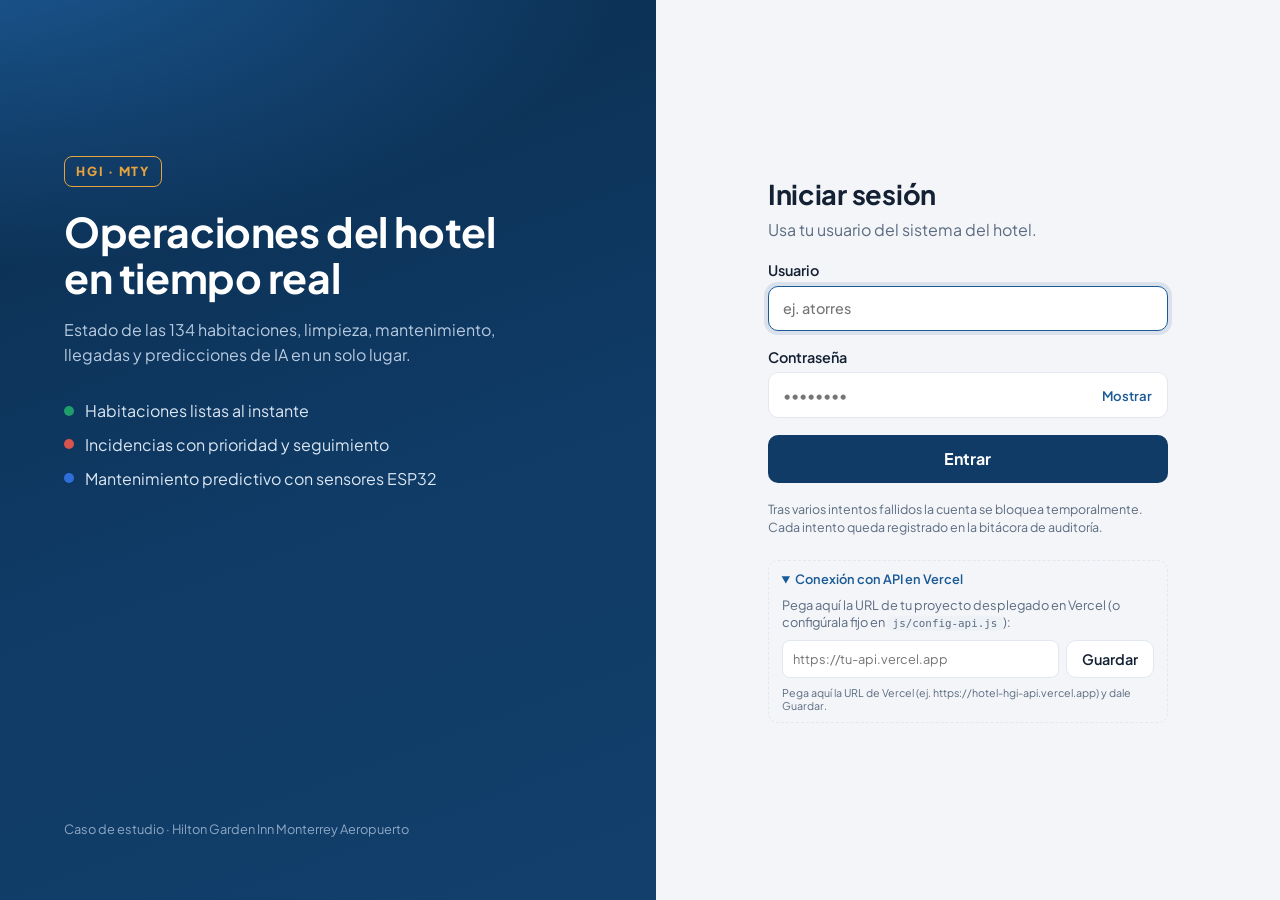
==== habitaciones.html @ e1315217 "habitaciones" ====
<!doctype html>
<html lang="es-MX">
<head>
  <meta charset="UTF-8" />
  <meta name="viewport" content="width=device-width, initial-scale=1.0" />
  <meta name="robots" content="noindex" />
  <title>Habitaciones · HGI Operaciones</title>
  <link rel="preconnect" href="https://fonts.googleapis.com" />
  <link rel="preconnect" href="https://fonts.gstatic.com" crossorigin />
  <link href="https://fonts.googleapis.com/css2?family=Plus+Jakarta+Sans:wght@400;500;600;700;800&display=swap" rel="stylesheet" />
  <link rel="stylesheet" href="css/estilos.css" />
  <link rel="stylesheet" href="css/habitaciones.css" />
</head>
<body>
  <div class="app">
    <header class="barra">
      <div class="barra-marca">
        <span class="marca-sello chico">HGI · MTY</span>
        <div>
          <strong>Operaciones del hotel</strong>
          <small>Monterrey Aeropuerto · 134 habitaciones</small>
        </div>
      </div>
      <nav class="nav-modulos" aria-label="Secciones">
        <a href="index.html">Panel</a>
        <a href="habitaciones.html" aria-current="page">Habitaciones</a>
      </nav>
      <div class="barra-usuario">
        <div id="avatar" class="avatar" aria-hidden="true"></div>
        <div class="usuario-datos">
          <strong id="usuario-nombre">…</strong>
          <small><span id="usuario-puesto"></span> · <span id="usuario-rol" class="rol"></span></small>
        </div>
        <button id="btn-salir" class="btn-secundario">Cerrar sesión</button>
      </div>
    </header>

    <main class="contenido">
      <section class="bienvenida">
        <div>
          <h1>Habitaciones</h1>
          <p id="ayuda-rol" class="muted">Toca una habitación para ver su detalle y cambiar su estado.</p>
        </div>
        <div class="acciones">
          <small id="actualizado" class="muted"></small>
          <button id="btn-actualizar" class="btn-secundario">↻ Actualizar</button>
        </div>
      </section>

      <div id="error" class="alerta alerta-error" role="alert" hidden>
        <span class="alerta-icono">⚠</span>
        <div><strong>No se pudieron cargar las habitaciones</strong><p id="error-mensaje"></p></div>
      </div>

      <section class="seccion filtros" aria-label="Filtros">
        <div id="filtro-estados" class="filtro-estados" role="group" aria-label="Filtrar por estado"></div>
        <label class="filtro-piso">
          <span>Piso</span>
          <select id="filtro-piso">
            <option value="">Todos</option>
            <option value="1">1</option><option value="2">2</option><option value="3">3</option>
            <option value="4">4</option><option value="5">5</option><option value="6">6</option>
          </select>
        </label>
      </section>

      <div id="cargando" class="pantalla-carga dentro">
        <div class="spinner"></div>
        <p>Consultando habitaciones en MongoDB Atlas…</p>
      </div>

      <section id="rack" class="rack" aria-label="Habitaciones por piso" hidden></section>
    </main>
  </div>

  <!-- Detalle y cambio de estado -->
  <dialog id="dlg" class="dlg" aria-labelledby="dlg-titulo">
    <form method="dialog" class="dlg-cerrar-form"><button class="dlg-cerrar" aria-label="Cerrar">✕</button></form>
    <header class="dlg-cabecera">
      <h2 id="dlg-titulo">Habitación</h2>
      <p id="dlg-sub" class="muted"></p>
    </header>
    <dl id="dlg-datos" class="dlg-datos"></dl>

    <form id="form-estado" class="form-estado">
      <fieldset>
        <legend>Cambiar a</legend>
        <div id="opciones-estado" class="opciones-estado"></div>
        <p id="sin-opciones" class="muted pequeno" hidden></p>
      </fieldset>
      <label id="campo-motivo" class="campo" hidden>
        <span>Motivo del bloqueo</span>
        <input id="motivo" type="text" maxlength="200" placeholder="ej. Fuga en regadera, cambio de tubería" />
      </label>
      <div id="dlg-alerta" class="alerta" role="alert" hidden>
        <span class="alerta-icono" aria-hidden="true">⚠</span>
        <div><strong id="dlg-alerta-titulo"></strong><p id="dlg-alerta-mensaje"></p></div>
      </div>
      <button id="btn-guardar" class="btn-primario" type="submit" disabled>Guardar cambio</button>
    </form>

    <section class="dlg-historial">
      <h3>Últimos cambios guardados</h3>
      <ol id="historial" class="historial"></ol>
    </section>
  </dialog>

  <div id="aviso" class="aviso" role="status" aria-live="polite" hidden></div>

  <script src="js/habitaciones.js" type="module"></script>
</body>
</html>
---- css/estilos.css ----
/* ===== Variables ===== */
:root {
  --fondo: #f3f5f8;
  --superficie: #ffffff;
  --borde: #e3e8ef;
  --texto: #142033;
  --texto-2: #5b6b80;
  --primario: #0f3b66;
  --primario-2: #1a5a96;
  --acento: #e8a33d;
  --c-ocupada: #2f6fdb;
  --c-sucia: #d9534f;
  --c-limpieza: #e8a33d;
  --c-lista: #1f9d6b;
  --c-bloqueada: #7a8597;
  --radio: 14px;
  --sombra: 0 1px 2px rgba(16, 32, 51, .05), 0 4px 16px rgba(16, 32, 51, .06);
  font-family: 'Plus Jakarta Sans', system-ui, -apple-system, 'Segoe UI', Roboto, sans-serif;
  color: var(--texto);
  background: var(--fondo);
  -webkit-font-smoothing: antialiased;
}
* { box-sizing: border-box; }
[hidden] { display: none !important; }
body { margin: 0; min-height: 100vh; }
h1, h2, h3 { margin: 0; letter-spacing: -.01em; }
code { font-family: ui-monospace, 'SFMono-Regular', Consolas, monospace; font-size: .85em; background: #eef2f7; padding: 1px 6px; border-radius: 6px; }
button { font: inherit; cursor: pointer; }
button:disabled { cursor: not-allowed; opacity: .65; }
.muted { color: var(--texto-2); }
.pequeno { font-size: .82rem; margin: .4rem 0 .8rem; }
.capital::first-letter { text-transform: uppercase; }

/* ===== Botones ===== */
.btn-primario {
  width: 100%; display: inline-flex; align-items: center; justify-content: center; gap: .5rem;
  padding: .85rem 1rem; border: 0; border-radius: 10px; font-weight: 700; font-size: 1rem;
  background: var(--primario); color: #fff; transition: background .15s, transform .05s;
}
.btn-primario:hover:not(:disabled) { background: var(--primario-2); }
.btn-primario:active:not(:disabled) { transform: translateY(1px); }
.btn-secundario {
  padding: .55rem .95rem; border-radius: 10px; border: 1px solid var(--borde);
  background: var(--superficie); color: var(--texto); font-weight: 600; font-size: .9rem;
}
.btn-secundario:hover:not(:disabled) { border-color: var(--primario); color: var(--primario); }
:focus-visible { outline: 3px solid rgba(26, 90, 150, .35); outline-offset: 2px; }

/* ===== Carga ===== */
.pantalla-carga { min-height: 100vh; display: grid; place-content: center; justify-items: center; gap: .8rem; color: var(--texto-2); }
.pantalla-carga.dentro { min-height: 40vh; }
.spinner { width: 34px; height: 34px; border-radius: 50%; border: 3px solid #d6deea; border-top-color: var(--primario); animation: girar .8s linear infinite; }
.spinner-chico { width: 16px; height: 16px; border-width: 2px; border-color: rgba(255,255,255,.4); border-top-color: #fff; }
@keyframes girar { to { transform: rotate(360deg); } }

/* ===== Login ===== */
.login { min-height: 100vh; display: grid; grid-template-columns: 1.05fr 1fr; }
.login-marca {
  background: radial-gradient(1200px 600px at -10% -10%, #1d5e9c 0%, transparent 60%), linear-gradient(160deg, #0b2c4d, #0f3b66 55%, #123f6b);
  color: #e9f0f8; padding: 3rem clamp(2rem, 5vw, 4.5rem); display: flex; flex-direction: column; justify-content: space-between;
}
.marca-contenido { max-width: 30rem; margin-top: 12vh; }
.marca-sello {
  display: inline-block; font-weight: 800; letter-spacing: .14em; font-size: .78rem;
  padding: .4rem .7rem; border: 1.5px solid var(--acento); color: var(--acento); border-radius: 8px;
}
.marca-sello.chico { font-size: .68rem; padding: .3rem .5rem; color: var(--primario); border-color: var(--primario); }
.login-marca h1 { font-size: clamp(1.9rem, 3.2vw, 2.7rem); line-height: 1.12; margin: 1.4rem 0 1rem; color: #fff; }
.login-marca p { color: #b9cbe0; line-height: 1.6; }
.marca-puntos { list-style: none; padding: 0; margin: 2rem 0 0; display: grid; gap: .8rem; }
.marca-puntos li { display: flex; align-items: center; gap: .7rem; color: #dbe6f2; }
.punto { width: 10px; height: 10px; border-radius: 50%; display: inline-block; flex: none; background: var(--color); }
.marca-pie { font-size: .8rem; color: #8fa8c4 !important; }

.login-panel { display: grid; place-items: center; padding: 2rem; }
.login-form { width: min(400px, 100%); display: grid; gap: 1.05rem; }
.login-form h2 { font-size: 1.7rem; }
.login-form .sub { margin: -.6rem 0 .3rem; color: var(--texto-2); }
.campo { display: grid; gap: .4rem; font-weight: 600; font-size: .9rem; }
.campo input {
  width: 100%; padding: .8rem .9rem; border: 1.5px solid var(--borde); border-radius: 10px;
  font: inherit; font-weight: 500; background: var(--superficie); color: var(--texto); transition: border-color .15s, box-shadow .15s;
}
.campo input:focus { outline: none; border-color: var(--primario-2); box-shadow: 0 0 0 4px rgba(26, 90, 150, .12); }
.campo input[aria-invalid='true'] { border-color: var(--c-sucia); }
.campo-password { position: relative; }
.campo-password input { padding-right: 5.5rem; }
.btn-ojo { position: absolute; right: .4rem; top: 50%; transform: translateY(-50%); border: 0; background: transparent; color: var(--primario-2); font-weight: 600; font-size: .82rem; padding: .4rem .6rem; border-radius: 8px; }
.btn-ojo:hover { background: #eef3f9; }
.nota-seguridad { font-size: .78rem; color: var(--texto-2); line-height: 1.5; margin: 0; }
.sacudir { animation: sacudir .4s ease; }
@keyframes sacudir { 20%, 60% { transform: translateX(-7px); } 40%, 80% { transform: translateX(7px); } }

/* ===== Alertas ===== */
.alerta { display: flex; gap: .75rem; align-items: flex-start; padding: .85rem 1rem; border-radius: 12px; border: 1.5px solid; animation: aparecer .2s ease; }
.alerta p { margin: .15rem 0 0; font-size: .9rem; }
.alerta strong { font-size: .95rem; }
.alerta-icono { font-size: 1.15rem; line-height: 1.3; }
.alerta-error { background: #fdecec; border-color: #f3b4b2; color: #8f1d1a; }
.alerta-bloqueo { background: #fff4e2; border-color: #f2c983; color: #7a4a05; }
.alerta-aviso { background: #eef4fb; border-color: #bcd3ec; color: #18426d; }
@keyframes aparecer { from { opacity: 0; transform: translateY(-4px); } }

/* ===== App principal ===== */
.barra {
  position: sticky; top: 0; z-index: 5; display: flex; justify-content: space-between; align-items: center; gap: 1rem;
  padding: .8rem clamp(1rem, 3vw, 2rem); background: rgba(255,255,255,.92); backdrop-filter: blur(8px); border-bottom: 1px solid var(--borde);
}
.barra-marca { display: flex; align-items: center; gap: .8rem; }
.barra-marca div { display: grid; }
.barra-marca small, .usuario-datos small { color: var(--texto-2); font-size: .78rem; }
.barra-usuario { display: flex; align-items: center; gap: .8rem; }
.usuario-datos { display: grid; text-align: right; }
.avatar { width: 40px; height: 40px; border-radius: 50%; display: grid; place-items: center; background: var(--primario); color: #fff; font-weight: 700; font-size: .9rem; }
.rol { font-weight: 700; }
.rol-recepcion { color: var(--c-ocupada); }
.rol-limpieza { color: var(--c-lista); }
.rol-mantenimiento { color: #b56c00; }
.rol-administracion { color: #6a3fb5; }
.rol-gerencia { color: var(--primario); }

.contenido { max-width: 1320px; margin: 0 auto; padding: 1.6rem clamp(1rem, 3vw, 2rem) 3rem; display: grid; gap: 1.4rem; }
.bienvenida { display: flex; justify-content: space-between; align-items: flex-end; gap: 1rem; flex-wrap: wrap; }
.bienvenida h1 { font-size: 1.7rem; }
.bienvenida p { margin: .35rem 0 0; color: var(--texto-2); }
.acciones { display: flex; align-items: center; gap: .8rem; }

.seccion, .panel { background: var(--superficie); border: 1px solid var(--borde); border-radius: var(--radio); box-shadow: var(--sombra); padding: 1.2rem 1.3rem; }
.seccion-titulo, .panel-titulo { display: flex; justify-content: space-between; align-items: baseline; gap: 1rem; margin-bottom: .9rem; }
.seccion-titulo h2, .panel-titulo h2 { font-size: 1.05rem; }
.panel-titulo .muted, .seccion-titulo .muted { font-size: .82rem; }
h3 { font-size: .9rem; margin: 1rem 0 .6rem; }

.tarjetas-estado { display: grid; grid-template-columns: repeat(5, 1fr); gap: .8rem; }
.tarjeta-estado { border: 1px solid var(--borde); border-top: 4px solid var(--color); border-radius: 12px; padding: .9rem 1rem; display: grid; gap: .2rem; }
.tarjeta-etiqueta { display: flex; align-items: center; gap: .45rem; font-weight: 600; font-size: .88rem; }
.tarjeta-numero { font-size: 2.1rem; line-height: 1.1; font-variant-numeric: tabular-nums; }
.tarjeta-estado .muted { font-size: .78rem; }
.barra-proporcion { display: flex; height: 10px; border-radius: 99px; overflow: hidden; margin-top: 1rem; gap: 2px; background: #eef2f7; }
.barra-proporcion span { min-width: 4px; }
.detalle-hab p { margin: .8rem 0 0; font-size: .86rem; display: flex; flex-wrap: wrap; gap: .4rem; align-items: center; }

.chip { display: inline-block; padding: .2rem .55rem; border-radius: 99px; background: #eef4fb; color: #18426d; font-size: .78rem; font-weight: 600; }
.chip-gris { background: #eef0f3; color: #4b5666; }

.rejilla { display: grid; grid-template-columns: repeat(2, minmax(0, 1fr)); gap: 1.2rem; align-items: start; }
.panel-ancho { grid-column: 1 / -1; }

.kpis { display: flex; flex-wrap: wrap; gap: .6rem; }
.kpi { flex: 1 1 90px; background: #f6f8fb; border-radius: 10px; padding: .6rem .75rem; display: grid; }
.kpi strong { font-size: 1.45rem; font-variant-numeric: tabular-nums; }
.kpi span { font-size: .74rem; color: var(--texto-2); font-weight: 600; }
.kpi-alerta { background: #fdecec; }
.kpi-alerta strong { color: #b32a26; }
.kpi-aviso { background: #fff4e2; }
.kpi-aviso strong { color: #9a5c00; }

.lista { list-style: none; padding: 0; margin: 0; display: grid; }
.fila { display: flex; justify-content: space-between; gap: 1rem; padding: .7rem 0; border-top: 1px solid var(--borde); font-size: .88rem; }
.fila-principal { display: flex; gap: .7rem; align-items: flex-start; min-width: 0; }
.fila-principal small { display: block; color: var(--texto-2); margin-top: .15rem; }
.fila-meta { display: grid; justify-items: end; gap: .25rem; color: var(--texto-2); font-size: .78rem; text-align: right; flex: none; }
.vacio { color: var(--texto-2); font-size: .9rem; padding: .6rem 0; }

.prioridad { flex: none; text-transform: uppercase; font-size: .66rem; font-weight: 800; letter-spacing: .05em; padding: .25rem .45rem; border-radius: 6px; margin-top: .1rem; }
.p-urgente { background: #d9534f; color: #fff; }
.p-alta { background: #fde3d2; color: #a1400e; }
.p-media { background: #fff1d6; color: #8a5a00; }
.p-baja { background: #e7f0e9; color: #2f6b45; }
.estado-inc { font-weight: 700; font-size: .75rem; padding: .15rem .5rem; border-radius: 99px; }
.e-abierta { background: #fdecec; color: #a12b27; }
.e-asignada { background: #eef4fb; color: #1d4d82; }
.e-en_atencion { background: #fff4e2; color: #8a5300; }

.icono-notif { width: 10px; height: 10px; border-radius: 50%; margin-top: .4rem; flex: none; background: var(--primario-2); }
.n-prediccion { background: #6a3fb5; }
.n-incidencia_nueva { background: var(--c-sucia); }
.n-habitacion_lista { background: var(--c-lista); }

.tabla { width: 100%; border-collapse: collapse; font-size: .85rem; }
.tabla th { text-align: left; color: var(--texto-2); font-weight: 600; font-size: .75rem; padding: .45rem .4rem; border-bottom: 1px solid var(--borde); }
.tabla td { padding: .5rem .4rem; border-bottom: 1px solid #f0f2f6; font-variant-numeric: tabular-nums; }
.etiqueta { font-size: .74rem; font-weight: 700; padding: .15rem .5rem; border-radius: 99px; }
.etiqueta-ok { background: #e4f4ec; color: #17734f; }
.etiqueta-aviso { background: #fff4e2; color: #8a5300; }

.columnas { display: grid; grid-template-columns: 1fr 1fr; gap: 1.6rem; }
.lista-riesgo { list-style: none; padding: 0; margin: 0; display: grid; gap: .8rem; }
.lista-riesgo small { color: var(--texto-2); font-size: .78rem; }
.riesgo-cabecera { display: flex; justify-content: space-between; font-size: .88rem; }
.riesgo-alto { color: #b32a26; font-weight: 800; }
.riesgo-medio { color: #9a5c00; font-weight: 700; }
.riesgo-bajo { color: #17734f; font-weight: 700; }
.medidor { height: 8px; border-radius: 99px; background: #eef2f7; margin: .3rem 0; overflow: hidden; }
.medidor span { display: block; height: 100%; border-radius: 99px; }
.medidor-alto { background: #d9534f; }
.medidor-medio { background: var(--c-limpieza); }
.medidor-bajo { background: var(--c-lista); }
.lista-simple { list-style: none; padding: 0; margin: 0; display: grid; gap: .45rem; font-size: .84rem; }
.modelos { display: flex; flex-wrap: wrap; gap: .4rem; margin-top: 1.1rem; }

/* ===== Responsivo ===== */
@media (max-width: 1050px) {
  .tarjetas-estado { grid-template-columns: repeat(3, 1fr); }
  .rejilla, .columnas { grid-template-columns: 1fr; }
}
@media (max-width: 820px) {
  .login { grid-template-columns: 1fr; }
  .login-marca { padding: 2rem 1.5rem; }
  .marca-contenido { margin-top: 0; }
  .marca-puntos, .marca-pie { display: none; }
}
@media (max-width: 600px) {
  .tarjetas-estado { grid-template-columns: repeat(2, 1fr); }
  .usuario-datos { display: none; }
  .barra-marca small { display: none; }
  .fila { flex-direction: column; gap: .4rem; }
  .fila-meta { justify-items: start; text-align: left; }
}

/* ===== Configuración URL API Vercel ===== */
.config-servidor { margin-top: .4rem; border: 1px dashed var(--borde); border-radius: 10px; padding: .6rem .8rem; font-size: .8rem; color: var(--texto-2); }
.config-servidor summary { cursor: pointer; font-weight: 600; color: var(--primario-2); }
.config-servidor-cuerpo { display: grid; gap: .5rem; margin-top: .6rem; }
.config-servidor-cuerpo p { margin: 0; line-height: 1.4; }
.config-servidor-fila { display: flex; gap: .4rem; }
.config-servidor-fila input { flex: 1; padding: .5rem .65rem; border: 1px solid var(--borde); border-radius: 8px; font: inherit; }
---- css/habitaciones.css ----
/* ===== Módulo Habitaciones (se carga después de estilos.css y usa sus variables) ===== */

/* Navegación entre Panel y Habitaciones */
.nav-modulos { display: flex; gap: .25rem; margin-right: auto; margin-left: 1.5rem; }
.nav-modulos a {
  padding: .45rem .8rem; border-radius: 8px; color: var(--texto-2); font-weight: 600; font-size: .92rem; text-decoration: none;
}
.nav-modulos a:hover { color: var(--primario); background: #eef3f9; }
.nav-modulos a[aria-current='page'] { color: var(--primario); background: #e4edf7; }

/* Filtros */
.filtros { display: flex; flex-wrap: wrap; align-items: center; justify-content: space-between; gap: .8rem; padding: .9rem 1.1rem; }
.filtro-estados { display: flex; flex-wrap: wrap; gap: .4rem; }
.filtro-chip {
  display: inline-flex; align-items: center; gap: .45rem; padding: .45rem .75rem; border-radius: 999px;
  border: 1px solid var(--borde); background: var(--superficie); color: var(--texto); font-weight: 600; font-size: .88rem;
}
.filtro-chip .punto { background: var(--color); }
.filtro-chip:hover { border-color: var(--primario); }
.filtro-chip[aria-pressed='true'] { background: var(--primario); border-color: var(--primario); color: #fff; }
.filtro-chip[aria-pressed='true'] .punto { box-shadow: 0 0 0 2px #fff; }
.filtro-n { font-variant-numeric: tabular-nums; color: var(--texto-2); font-weight: 700; }
.filtro-chip[aria-pressed='true'] .filtro-n { color: #cfe0f2; }
.filtro-piso { display: inline-flex; align-items: center; gap: .5rem; font-weight: 600; color: var(--texto-2); }
.filtro-piso select {
  font: inherit; padding: .45rem .7rem; border-radius: 8px; border: 1px solid var(--borde); background: var(--superficie); color: var(--texto);
}

/* Rack: un renglón por piso, del más alto al más bajo, como el edificio */
.rack { display: grid; gap: .6rem; }
.piso {
  display: grid; grid-template-columns: 4.2rem 1fr; gap: .8rem; align-items: start;
  background: var(--superficie); border: 1px solid var(--borde); border-radius: var(--radio); padding: .8rem;
}
.piso-etiqueta { display: grid; justify-items: center; align-content: center; height: 100%; border-right: 1px dashed var(--borde); padding-right: .6rem; }
.piso-etiqueta strong { font-size: 1.9rem; line-height: 1; color: var(--primario); font-variant-numeric: tabular-nums; }
.piso-etiqueta span { font-size: .75rem; color: var(--texto-2); }
.piso-habitaciones { display: grid; grid-template-columns: repeat(auto-fill, minmax(4.9rem, 1fr)); gap: .4rem; }

.hab {
  position: relative; display: grid; gap: .1rem; text-align: left; padding: .5rem .55rem .45rem .7rem;
  border: 1px solid color-mix(in srgb, var(--color) 30%, var(--borde));
  background: color-mix(in srgb, var(--color) 10%, #fff);
  border-radius: 8px; color: var(--texto); overflow: hidden;
}
.hab::before { content: ''; position: absolute; inset: 0 auto 0 0; width: 4px; background: var(--color); }
.hab:hover { border-color: var(--color); background: color-mix(in srgb, var(--color) 18%, #fff); }
.hab-numero { font-weight: 800; font-size: 1.02rem; font-variant-numeric: tabular-nums; }
.hab-estado { font-size: .7rem; color: var(--texto-2); white-space: nowrap; overflow: hidden; text-overflow: ellipsis; }
.hab-accion { position: absolute; top: .45rem; right: .45rem; width: 7px; height: 7px; border-radius: 50%; background: var(--primario); }
.hab-bloqueada { background: repeating-linear-gradient(135deg, #f1f3f6 0 6px, #e8ebf0 6px 12px); }

/* La habitación recién guardada se marca una vez para ubicarla en el rack */
.hab-guardada { animation: guardada 2.4s ease-out 1; }
@keyframes guardada {
  0%, 30% { box-shadow: 0 0 0 3px var(--color), 0 0 0 7px color-mix(in srgb, var(--color) 30%, transparent); }
  100% { box-shadow: 0 0 0 0 transparent; }
}

/* Diálogo de detalle */
.dlg {
  width: min(34rem, calc(100vw - 2rem)); max-height: calc(100vh - 2rem); padding: 1.4rem 1.5rem 1.2rem;
  border: 0; border-radius: var(--radio); box-shadow: 0 20px 60px rgba(16, 32, 51, .25); color: var(--texto);
}
.dlg::backdrop { background: rgba(13, 31, 53, .45); }
.dlg-cerrar-form { position: absolute; top: .7rem; right: .7rem; margin: 0; }
.dlg-cerrar { border: 0; background: transparent; font-size: 1.1rem; color: var(--texto-2); padding: .3rem .5rem; border-radius: 6px; }
.dlg-cerrar:hover { background: #eef2f7; color: var(--texto); }
.dlg-cabecera h2 { font-size: 1.45rem; }
.dlg-cabecera p { margin: .2rem 0 1rem; }
.dlg-datos { display: grid; grid-template-columns: repeat(3, 1fr); gap: .7rem 1rem; margin: 0 0 1.2rem; }
.dlg-datos .ancho { grid-column: 1 / -1; }
.dlg-datos dt { font-size: .78rem; color: var(--texto-2); }
.dlg-datos dd { margin: .15rem 0 0; font-weight: 600; }
.estado-pill {
  display: inline-flex; padding: .15rem .6rem; border-radius: 999px; font-size: .85rem;
  background: color-mix(in srgb, var(--color) 16%, #fff); color: color-mix(in srgb, var(--color) 70%, #000);
  border: 1px solid color-mix(in srgb, var(--color) 40%, #fff);
}

.form-estado { display: grid; gap: .9rem; }
.form-estado fieldset { border: 0; padding: 0; margin: 0; }
.form-estado legend { font-weight: 700; margin-bottom: .5rem; }
.opciones-estado { display: flex; flex-wrap: wrap; gap: .5rem; }
.opcion input { position: absolute; opacity: 0; pointer-events: none; }
.opcion > span {
  display: inline-flex; align-items: center; gap: .45rem; padding: .55rem .9rem; border-radius: 10px; cursor: pointer;
  border: 1.5px solid var(--borde); font-weight: 600; background: var(--superficie);
}
.opcion .punto { background: var(--color); }
.opcion input:checked + span { border-color: var(--color); background: color-mix(in srgb, var(--color) 14%, #fff); }
.opcion input:focus-visible + span { outline: 3px solid rgba(26, 90, 150, .35); outline-offset: 2px; }

.dlg-historial { margin-top: 1.3rem; border-top: 1px solid var(--borde); padding-top: 1rem; }
.dlg-historial h3 { font-size: .95rem; margin-bottom: .6rem; }
.historial { list-style: none; margin: 0; padding: 0; display: grid; gap: .5rem; max-height: 14rem; overflow-y: auto; }
.historial li { display: grid; gap: .1rem; padding: .45rem .6rem; border-radius: 8px; }
.historial li small { color: var(--texto-2); font-size: .78rem; }
.historial li.nuevo { background: #e8f6ef; box-shadow: inset 3px 0 0 var(--c-lista); }

/* Aviso de guardado */
.aviso {
  position: fixed; left: 50%; bottom: 1.5rem; transform: translateX(-50%); z-index: 50;
  max-width: min(36rem, calc(100vw - 2rem)); padding: .8rem 1.1rem; border-radius: 10px;
  background: var(--primario); color: #fff; font-weight: 600; box-shadow: 0 10px 30px rgba(16, 32, 51, .3);
}

a.btn-secundario { text-decoration: none; }

@media (max-width: 820px) {
  .nav-modulos { margin-left: .5rem; }
}
@media (max-width: 600px) {
  .nav-modulos { order: 3; width: 100%; margin: .4rem 0 0; }
  .piso { grid-template-columns: 1fr; }
  .piso-etiqueta { border-right: 0; border-bottom: 1px dashed var(--borde); padding: 0 0 .4rem; grid-auto-flow: column; justify-content: start; gap: .4rem; align-items: baseline; }
  .dlg-datos { grid-template-columns: 1fr 1fr; }
}
@media (prefers-reduced-motion: reduce) {
  .hab-guardada { animation: none; box-shadow: 0 0 0 3px var(--color); }
}
@media (max-width: 600px) {
  .barra { flex-wrap: wrap; }
}
.alerta-ok { background: #e8f6ef; border-color: #a9dcc3; color: #11603f; }
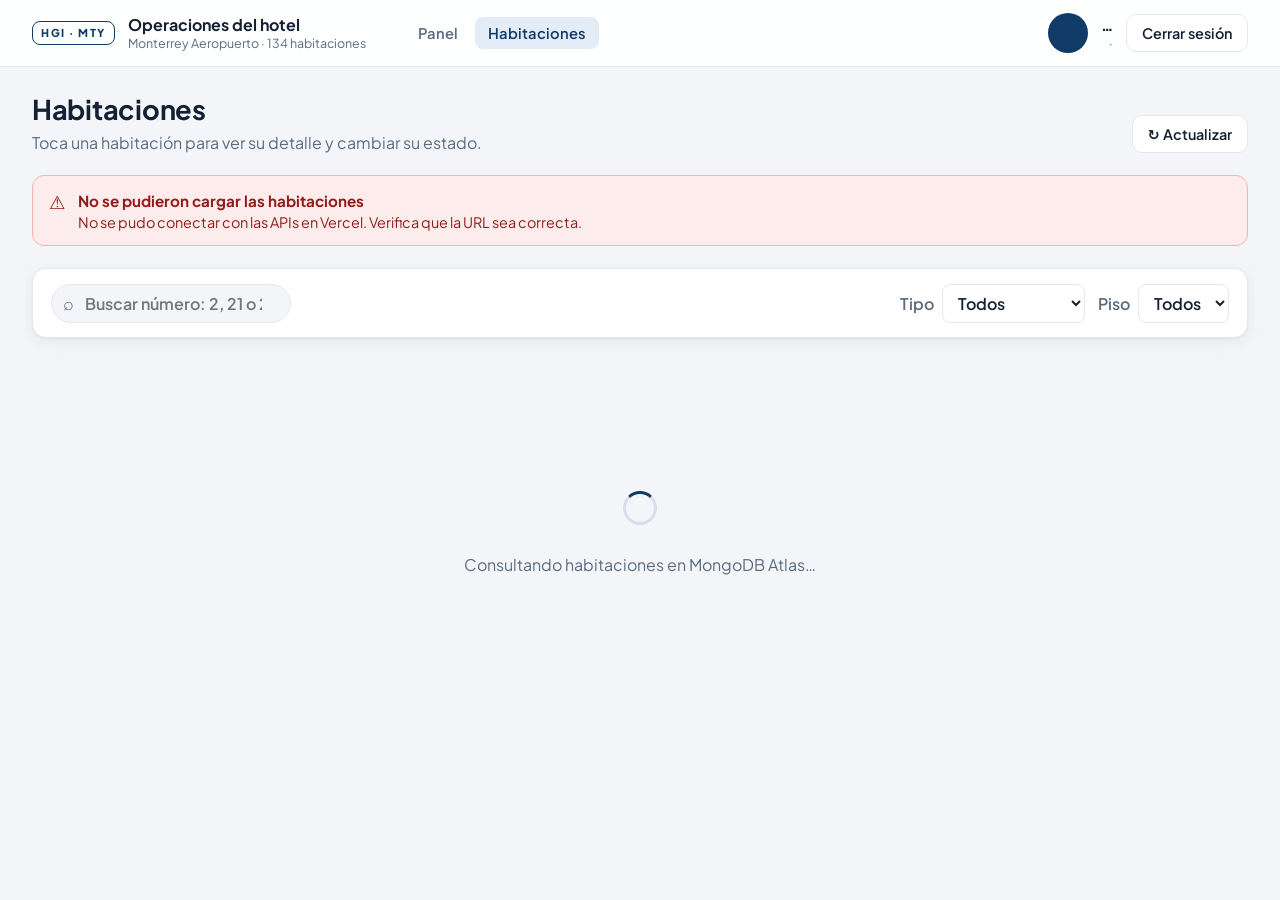
==== commit ed28ae2c: "si" ====
--- a/habitaciones.html
+++ b/habitaciones.html
@@ -44,6 +44,7 @@
         <div class="acciones">
           <small id="actualizado" class="muted"></small>
           <button id="btn-actualizar" class="btn-secundario">↻ Actualizar</button>
+          <button id="btn-agregar" class="btn-agregar" hidden>+ Agregar habitación</button>
         </div>
       </section>
 
@@ -52,8 +53,22 @@
         <div><strong>No se pudieron cargar las habitaciones</strong><p id="error-mensaje"></p></div>
       </div>
 
-      <section class="seccion filtros" aria-label="Filtros">
+      <section class="seccion filtros" aria-label="Buscar y filtrar">
+        <div class="buscador">
+          <label for="buscar" class="visualmente-oculto">Buscar por número de habitación</label>
+          <span class="buscador-icono" aria-hidden="true">⌕</span>
+          <input id="buscar" type="search" inputmode="numeric" maxlength="3" autocomplete="off"
+                 placeholder="Buscar número: 2, 21 o 214" />
+        </div>
         <div id="filtro-estados" class="filtro-estados" role="group" aria-label="Filtrar por estado"></div>
+        <label class="filtro-piso">
+          <span>Tipo</span>
+          <select id="filtro-tipo">
+            <option value="">Todos</option>
+            <option value="king">King</option><option value="doble_queen">Doble queen</option>
+            <option value="suite">Suite</option><option value="accesible">Accesible</option>
+          </select>
+        </label>
         <label class="filtro-piso">
           <span>Piso</span>
           <select id="filtro-piso">
@@ -99,12 +114,86 @@
       <button id="btn-guardar" class="btn-primario" type="submit" disabled>Guardar cambio</button>
     </form>
 
+    <details id="seccion-editar" class="editar-datos" hidden>
+      <summary>Editar o eliminar habitación</summary>
+      <form id="form-editar" class="form-datos" novalidate>
+        <p class="muted pequeno">El número y el piso no se cambian: el historial y otros registros dependen de ellos.</p>
+        <div class="campos-fila">
+          <label class="campo"><span>Tipo</span>
+            <select id="ed-tipo">
+              <option value="king">King</option><option value="doble_queen">Doble queen</option>
+              <option value="suite">Suite</option><option value="accesible">Accesible</option>
+            </select>
+          </label>
+          <label class="campo"><span>Capacidad</span><input id="ed-capacidad" type="number" min="1" max="6" step="1" /></label>
+          <label class="campo"><span>Etiqueta NFC</span><input id="ed-nfc" type="text" maxlength="8" placeholder="Sin etiqueta" autocomplete="off" /></label>
+        </div>
+        <div id="ed-alerta" class="alerta" role="alert" hidden>
+          <span class="alerta-icono" aria-hidden="true">⚠</span>
+          <div><strong id="ed-alerta-titulo"></strong><p id="ed-alerta-mensaje"></p></div>
+        </div>
+        <button id="btn-guardar-datos" class="btn-secundario" type="submit">Guardar datos</button>
+      </form>
+
+      <div class="zona-eliminar">
+        <h3>Eliminar habitación</h3>
+        <p class="muted pequeno">La habitación sale del catálogo. Su historial de cambios se conserva como auditoría.
+          No se puede eliminar si está ocupada o en limpieza, ni si tiene una limpieza asignada, incidencias abiertas, un sensor instalado o un huésped esperándola.
+          Si solo debe dejar de usarse, mejor bloquéala.</p>
+        <label class="campo">
+          <span id="el-etiqueta">Escribe el número de la habitación para confirmar</span>
+          <input id="el-confirmar" type="text" inputmode="numeric" maxlength="3" autocomplete="off" />
+        </label>
+        <div id="el-alerta" class="alerta" role="alert" hidden>
+          <span class="alerta-icono" aria-hidden="true">⚠</span>
+          <div><strong id="el-alerta-titulo"></strong><p id="el-alerta-mensaje"></p></div>
+        </div>
+        <button id="btn-eliminar" class="btn-peligro" type="button" disabled>Eliminar habitación</button>
+      </div>
+    </details>
+
     <section class="dlg-historial">
       <h3>Últimos cambios guardados</h3>
       <ol id="historial" class="historial"></ol>
     </section>
   </dialog>
 
+  <!-- Alta de habitación (solo Administración) -->
+  <dialog id="dlg-alta" class="dlg" aria-labelledby="alta-titulo">
+    <form method="dialog" class="dlg-cerrar-form"><button class="dlg-cerrar" aria-label="Cerrar">✕</button></form>
+    <header class="dlg-cabecera">
+      <h2 id="alta-titulo">Agregar habitación</h2>
+      <p class="muted">El piso se toma del número: la 124 queda en el piso 1.</p>
+    </header>
+    <form id="form-alta" class="form-datos" novalidate>
+      <div class="campos-fila">
+        <label class="campo"><span>Número</span><input id="al-numero" type="text" inputmode="numeric" maxlength="3" placeholder="ej. 124" required /></label>
+        <label class="campo"><span>Tipo</span>
+          <select id="al-tipo">
+            <option value="king">King</option><option value="doble_queen">Doble queen</option>
+            <option value="suite">Suite</option><option value="accesible">Accesible</option>
+          </select>
+        </label>
+        <label class="campo"><span>Capacidad</span><input id="al-capacidad" type="number" min="1" max="6" step="1" value="2" /></label>
+      </div>
+      <div class="campos-fila">
+        <label class="campo"><span>Etiqueta NFC <small class="muted">(opcional)</small></span><input id="al-nfc" type="text" maxlength="8" placeholder="ej. 04A1B2C3" autocomplete="off" /></label>
+        <label class="campo"><span>Empieza como</span>
+          <select id="al-estado"><option value="lista">Lista</option><option value="bloqueada">Bloqueada</option></select>
+        </label>
+      </div>
+      <label id="al-campo-motivo" class="campo" hidden>
+        <span>Motivo del bloqueo</span>
+        <input id="al-motivo" type="text" maxlength="200" placeholder="ej. Remodelación de baño" />
+      </label>
+      <div id="alta-alerta" class="alerta" role="alert" hidden>
+        <span class="alerta-icono" aria-hidden="true">⚠</span>
+        <div><strong id="alta-alerta-titulo"></strong><p id="alta-alerta-mensaje"></p></div>
+      </div>
+      <button id="btn-alta" class="btn-primario" type="submit">Agregar habitación</button>
+    </form>
+  </dialog>
+
   <div id="aviso" class="aviso" role="status" aria-live="polite" hidden></div>
 
   <script src="js/habitaciones.js" type="module"></script>
--- a/css/habitaciones.css
+++ b/css/habitaciones.css
@@ -123,3 +123,50 @@
   .barra { flex-wrap: wrap; }
 }
 .alerta-ok { background: #e8f6ef; border-color: #a9dcc3; color: #11603f; }
+
+/* ===== Búsqueda, alta y edición ===== */
+.visualmente-oculto { position: absolute; width: 1px; height: 1px; overflow: hidden; clip: rect(0 0 0 0); white-space: nowrap; }
+.buscador { position: relative; flex: 0 1 15rem; }
+.buscador input {
+  width: 100%; font: inherit; font-weight: 600; padding: .5rem .8rem .5rem 2.1rem;
+  border: 1.5px solid var(--borde); border-radius: 999px; background: var(--fondo); color: var(--texto);
+}
+.buscador input:focus { outline: none; border-color: var(--primario-2); background: var(--superficie); box-shadow: 0 0 0 4px rgba(26, 90, 150, .12); }
+.buscador-icono { position: absolute; left: .8rem; top: 50%; transform: translateY(-52%); color: var(--texto-2); font-size: 1.1rem; }
+.filtros .filtro-estados { flex: 1 1 auto; }
+
+.btn-agregar {
+  padding: .55rem .95rem; border-radius: 10px; border: 0; background: var(--primario); color: #fff; font-weight: 700; font-size: .9rem;
+}
+.btn-agregar:hover { background: var(--primario-2); }
+.vacio-busqueda { display: grid; justify-items: center; gap: .8rem; text-align: center; }
+.vacio-busqueda p { margin: 0; }
+
+.campo select {
+  width: 100%; padding: .8rem .9rem; border: 1.5px solid var(--borde); border-radius: 10px;
+  font: inherit; font-weight: 500; background: var(--superficie); color: var(--texto);
+}
+.campo select:focus { outline: none; border-color: var(--primario-2); box-shadow: 0 0 0 4px rgba(26, 90, 150, .12); }
+.form-datos { display: grid; gap: .9rem; }
+.campos-fila { display: grid; grid-template-columns: repeat(auto-fit, minmax(8.5rem, 1fr)); gap: .8rem; }
+.form-datos .campo input, .form-datos .campo select { padding: .6rem .75rem; }
+
+.editar-datos { margin-top: 1.1rem; border: 1px solid var(--borde); border-radius: 10px; padding: .2rem .9rem; }
+.editar-datos[open] { padding-bottom: .9rem; }
+.editar-datos summary { cursor: pointer; font-weight: 700; padding: .55rem 0; color: var(--primario); }
+.editar-datos .form-datos > p { margin: 0; }
+.editar-datos .btn-secundario { justify-self: start; }
+
+@media (max-width: 600px) {
+  .buscador { flex-basis: 100%; }
+}
+
+/* Zona de eliminación (solo Administración) */
+.zona-eliminar { display: grid; gap: .6rem; margin-top: 1.1rem; padding: .9rem 1rem; border: 1.5px solid #f3b4b2; border-radius: 10px; background: #fff8f8; }
+.zona-eliminar h3 { font-size: .95rem; color: #8f1d1a; }
+.zona-eliminar p { margin: 0; }
+.btn-peligro {
+  justify-self: start; padding: .6rem 1rem; border-radius: 10px; border: 0; font-weight: 700;
+  background: #c0392b; color: #fff;
+}
+.btn-peligro:hover:not(:disabled) { background: #a93226; }
